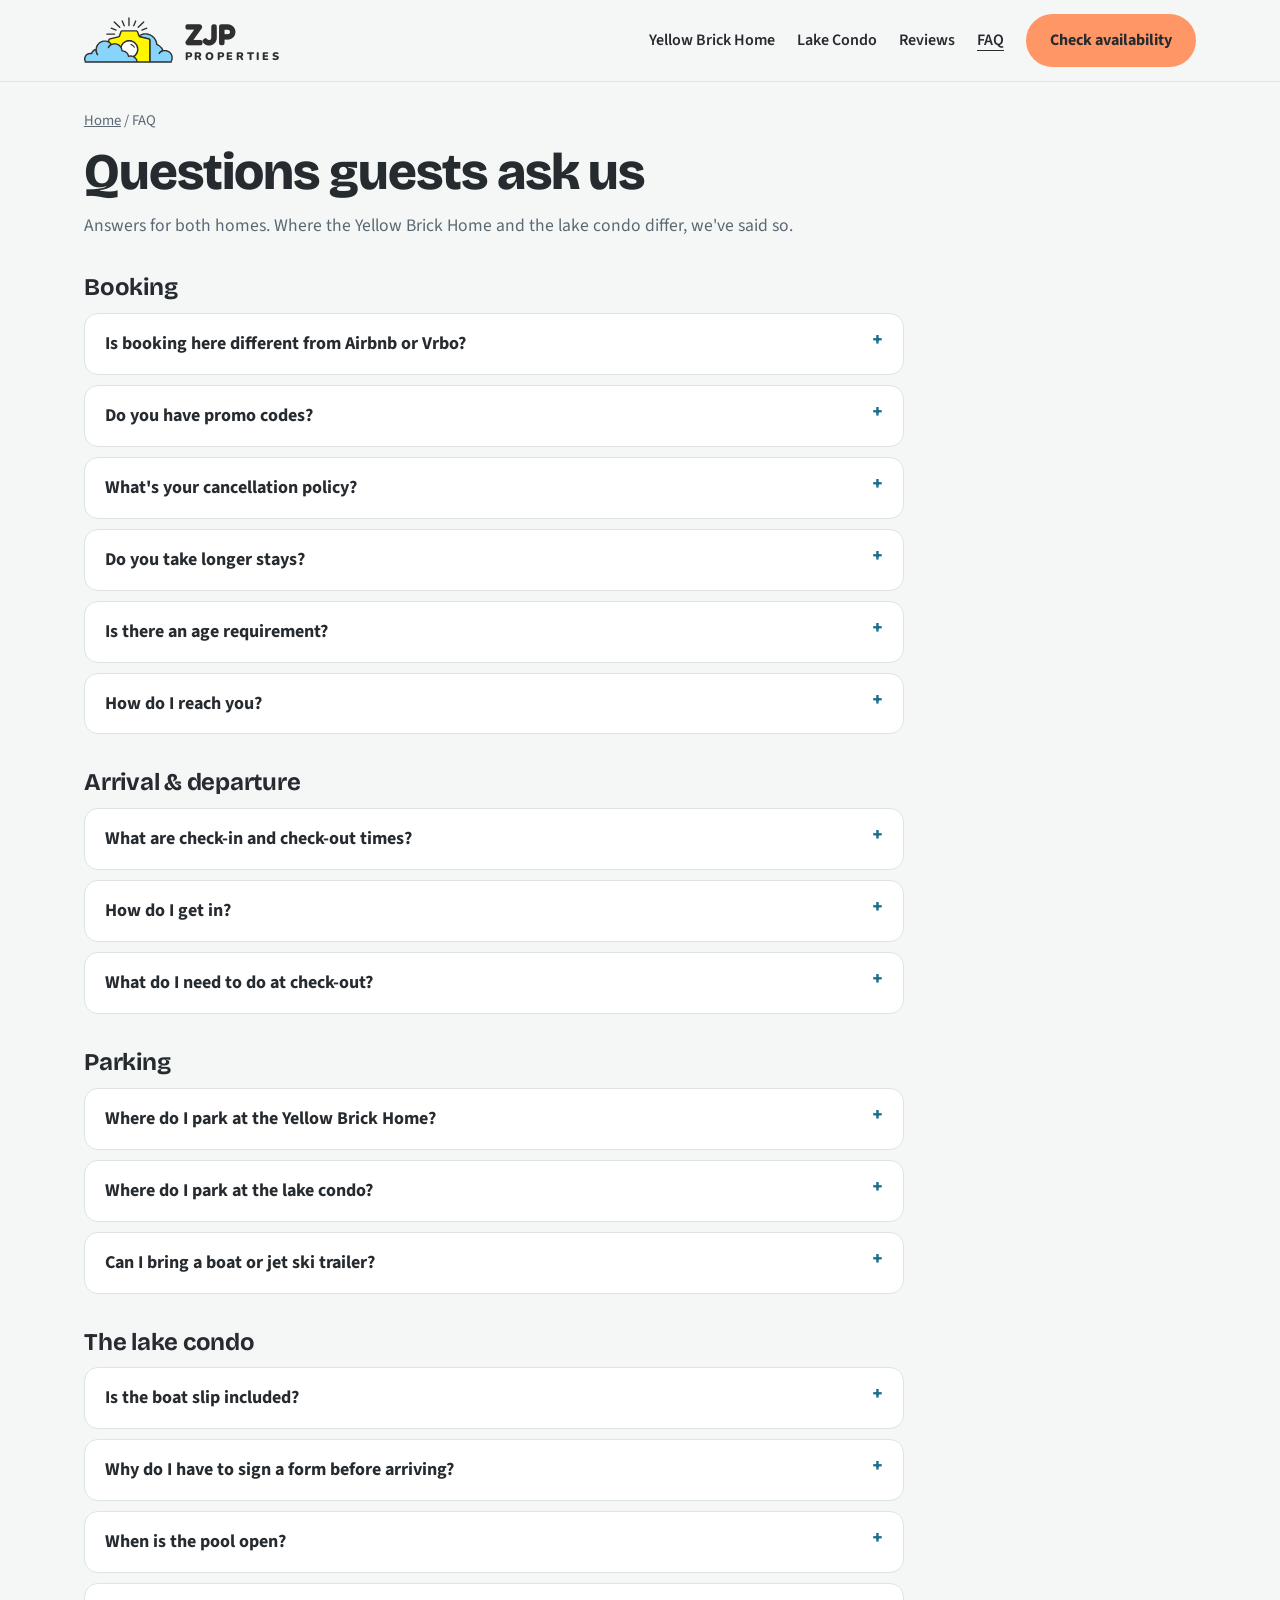
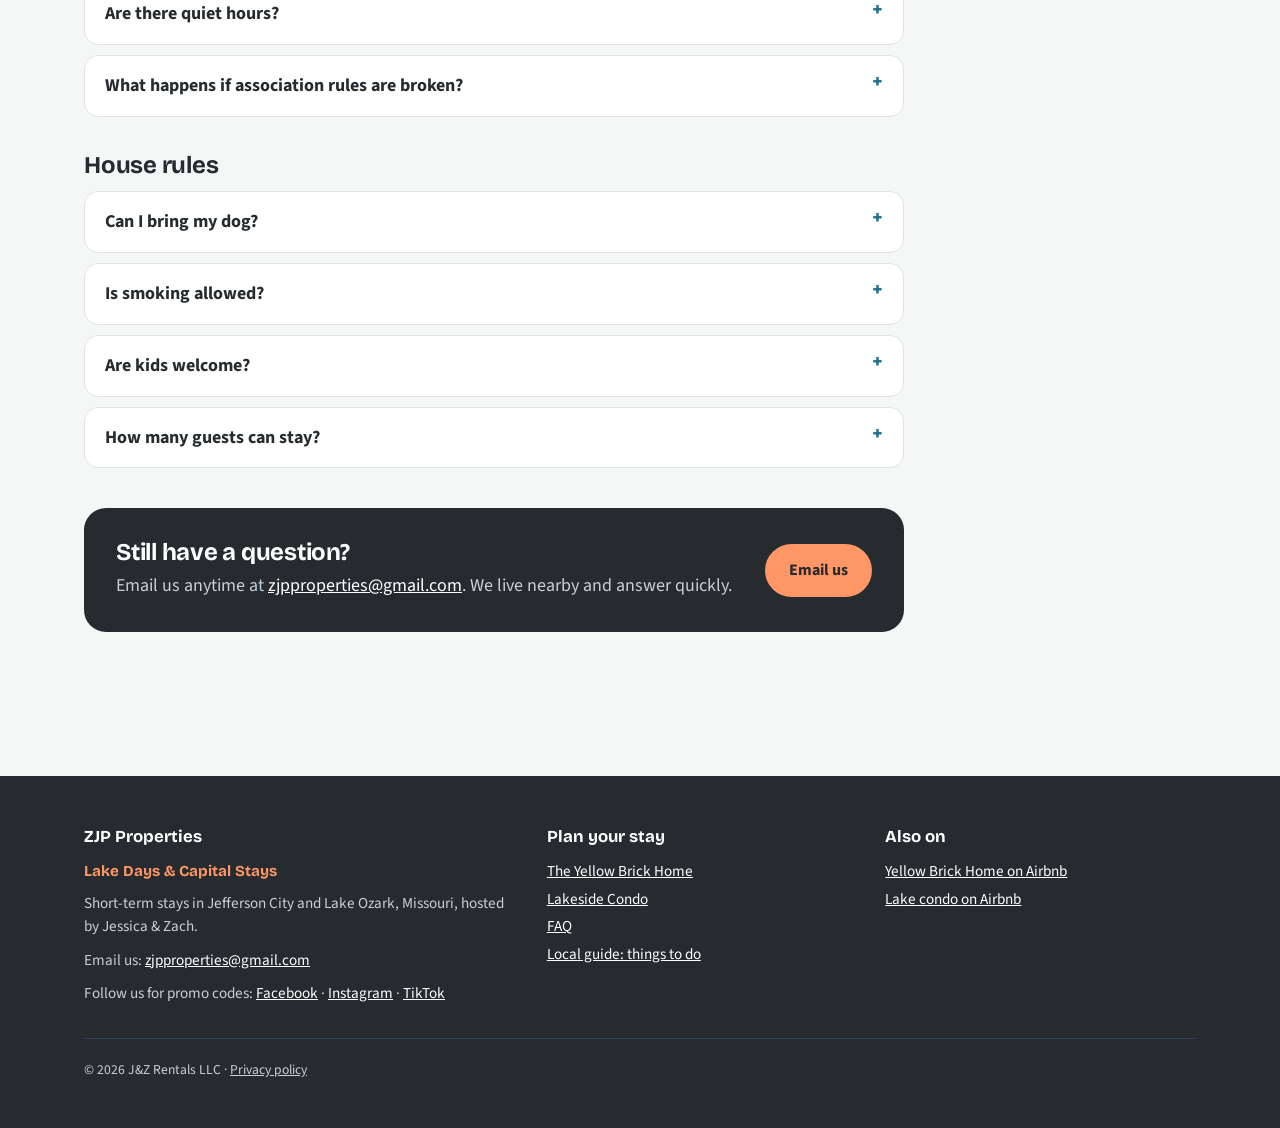
==== faq.html @ ba7a61a1 "New camera-sunrise logo in header; camera favicon Co-Authored-By: Claude Opus 5.5 <noreply@anthropic" ====
<!DOCTYPE html>
<html lang="en">
<head>
<meta charset="utf-8">
<meta name="viewport" content="width=device-width, initial-scale=1">
<title>FAQ: Jefferson City &amp; Lake of the Ozarks Rentals | ZJP Properties</title>
<meta name="description" content="Answers about booking direct, promo codes, check-in, parking, the boat slip, pets and Lighthouse Landing rules for our Jefferson City home and Lake Ozark condo.">
<link rel="icon" type="image/svg+xml" href="img/favicon.svg">
<link rel="alternate icon" type="image/png" href="img/apple-touch-icon.png">
<link rel="apple-touch-icon" href="img/apple-touch-icon.png">
<link rel="preconnect" href="https://fonts.googleapis.com">
<link rel="preconnect" href="https://fonts.gstatic.com" crossorigin>
<link href="https://fonts.googleapis.com/css2?family=Bricolage+Grotesque:opsz,wght@12..96,500;12..96,700;12..96,800&family=Source+Sans+3:wght@400;600;700&family=Fredoka:wght@700&family=Nunito:wght@900&display=swap" rel="stylesheet">
<link rel="stylesheet" href="css/site.css">
<link rel="canonical" href="https://zjpproperties.com/faq.html">
<meta name="robots" content="index, follow, max-image-preview:large">
<meta property="og:type" content="website">
<meta property="og:site_name" content="ZJP Properties">
<meta property="og:title" content="FAQ: Jefferson City &amp; Lake of the Ozarks Rentals | ZJP Properties">
<meta property="og:description" content="Answers about booking direct, promo codes, check-in, parking, the boat slip, pets and Lighthouse Landing rules for our Jefferson City home and Lake Ozark condo.">
<meta property="og:url" content="https://zjpproperties.com/faq.html">
<meta property="og:image" content="https://zjpproperties.com/img/lake-living-room.jpg">
<meta property="og:image:alt" content="ZJP Properties lake condo">
<meta property="og:locale" content="en_US">
<meta name="twitter:card" content="summary_large_image">
<meta name="geo.region" content="US-MO">
<script type="application/ld+json">
{
 "@context": "https://schema.org",
 "@graph": [
  {
   "@type": "BreadcrumbList",
   "itemListElement": [
    {
     "@type": "ListItem",
     "position": 1,
     "name": "Home",
     "item": "https://zjpproperties.com/"
    },
    {
     "@type": "ListItem",
     "position": 2,
     "name": "FAQ",
     "item": "https://zjpproperties.com/faq.html"
    }
   ]
  }
 ]
}
</script>
<script type="application/ld+json">
{
 "@context": "https://schema.org",
 "@type": "FAQPage",
 "mainEntity": [
  {
   "@type": "Question",
   "name": "Is booking here different from Airbnb or Vrbo?",
   "acceptedAnswer": {
    "@type": "Answer",
    "text": "It's the same home, the same cleaning and the same hosts. You book straight with us through a secure checkout, and your dates block off on every site at once, so there's no risk of a double booking. The difference is price: our nightly rates here are lower than on Airbnb and Vrbo, with no booking service fee."
   }
  },
  {
   "@type": "Question",
   "name": "Do you have promo codes?",
   "acceptedAnswer": {
    "@type": "Answer",
    "text": "Yes. We share discount codes on our social media ( Facebook, Instagram, TikTok) from time to time, so check there for current promos. Enter your code at checkout on the booking page."
   }
  },
  {
   "@type": "Question",
   "name": "What's your cancellation policy?",
   "acceptedAnswer": {
    "@type": "Answer",
    "text": "Each home has its own policy, matching the one it uses on Airbnb. The Yellow Brick Home (Moderate) Full refund if you cancel at least 5 days before check-in. No refund for cancellations less than 5 days before check-in. The lake condo (Balanced) Full refund if you cancel at least 30 days before check-in. 50% refund if you cancel 7 to 30 days before check-in. No refund for cancellations less than 7 days before check-in. At both homes, if you book at least 7 days ahead, you can also cancel for a full refund within 24 hours of booking. Your policy is shown at checkout before you pay."
   }
  },
  {
   "@type": "Question",
   "name": "Do you take longer stays?",
   "acceptedAnswer": {
    "@type": "Answer",
    "text": "Yes, both homes welcome longer stays. The Yellow Brick Home is popular with traveling nurses, legislators and working professionals. Send us a message before booking a long stay and we'll help you plan it."
   }
  },
  {
   "@type": "Question",
   "name": "Is there an age requirement?",
   "acceptedAnswer": {
    "@type": "Answer",
    "text": "Yes. At both homes, the person booking must be 25 or older."
   }
  },
  {
   "@type": "Question",
   "name": "How do I reach you?",
   "acceptedAnswer": {
    "@type": "Answer",
    "text": "Email us at zjpproperties@gmail.com. Once you've booked, you can also message us through your booking confirmation. We live nearby and answer quickly."
   }
  },
  {
   "@type": "Question",
   "name": "What are check-in and check-out times?",
   "acceptedAnswer": {
    "@type": "Answer",
    "text": "Check-in is after 3:00 pm and check-out is by 10:00 am at both homes. If you need a little flexibility, ask us. We'll help when the calendar allows."
   }
  },
  {
   "@type": "Question",
   "name": "How do I get in?",
   "acceptedAnswer": {
    "@type": "Answer",
    "text": "Both homes have self check-in with a keypad or smart lock. Your personal door code arrives with your check-in details and works only during your stay. At the Yellow Brick Home, it opens both the front and basement doors."
   }
  },
  {
   "@type": "Question",
   "name": "What do I need to do at check-out?",
   "acceptedAnswer": {
    "@type": "Answer",
    "text": "Just the basics: start the dishwasher, gather used towels, take out the trash, turn things off and lock up. Each home's page has its short checklist."
   }
  },
  {
   "@type": "Question",
   "name": "Where do I park at the Yellow Brick Home?",
   "acceptedAnswer": {
    "@type": "Answer",
    "text": "There are two off-street spaces behind the house: one covered under the deck, one beside it. The driveway is shared with the neighbors, so please don't block it for long."
   }
  },
  {
   "@type": "Question",
   "name": "Where do I park at the lake condo?",
   "acceptedAnswer": {
    "@type": "Answer",
    "text": "Parking at Lighthouse Landing is free, first come first served. On holiday and special-event weekends (Memorial Day, July 4th, Labor Day), the association allows 2 vehicles per condo, each with a dash pass. We leave the passes in the condo. Please leave them there when you go. Vehicles without passes are towed."
   }
  },
  {
   "@type": "Question",
   "name": "Can I bring a boat or jet ski trailer?",
   "acceptedAnswer": {
    "@type": "Answer",
    "text": "Trailers can't be parked anywhere at Lighthouse Landing. You can launch at a nearby boat ramp and keep your boat in our 12' × 32' slip. Message us for launch and trailer parking suggestions."
   }
  },
  {
   "@type": "Question",
   "name": "Is the boat slip included?",
   "acceptedAnswer": {
    "@type": "Answer",
    "text": "Yes. A 12' × 32' boat slip comes with every stay at no extra cost. No fueling, gas cans or other flammables are allowed on the docks."
   }
  },
  {
   "@type": "Question",
   "name": "Why do I have to sign a form before arriving?",
   "acceptedAnswer": {
    "@type": "Answer",
    "text": "The Lighthouse Landing condo association requires every renter to sign its renters' agreement (name, email, phone, unit number, stay dates and signature) and requires us to register your vehicle. It's used only to reach you in an emergency. We'll send you the link after you book."
   }
  },
  {
   "@type": "Question",
   "name": "When is the pool open?",
   "acceptedAnswer": {
    "@type": "Answer",
    "text": "The heated and chilled pool is open from May through October, weather permitting, 9 am to 11 pm. No glass and no smoking at the pool, and kids under 14 need a parent or guardian with them. There's also a swim dock on Dock 2."
   }
  },
  {
   "@type": "Question",
   "name": "Are there quiet hours?",
   "acceptedAnswer": {
    "@type": "Answer",
    "text": "Yes, 11 pm to 7 am across the complex. Lighthouse Landing is a quiet, family-friendly community, so parties of any kind (including bachelor and bachelorette parties) aren't allowed."
   }
  },
  {
   "@type": "Question",
   "name": "What happens if association rules are broken?",
   "acceptedAnswer": {
    "@type": "Answer",
    "text": "The association fines the unit for renter violations, starting at $250, and can remove renters from the property. Glass at the pool and fueling on the docks bring an immediate fine. These fines are set by the association, not by us."
   }
  },
  {
   "@type": "Question",
   "name": "Can I bring my dog?",
   "acceptedAnswer": {
    "@type": "Answer",
    "text": "We're sorry, pets aren't allowed at either home. At the lake, you may see dogs around Lighthouse Landing. They belong to condo owners. The association doesn't allow renters to bring pets, and it removes renters found with one and fines $200 a day."
   }
  },
  {
   "@type": "Question",
   "name": "Is smoking allowed?",
   "acceptedAnswer": {
    "@type": "Answer",
    "text": "No smoking or vaping inside either home. At the Yellow Brick Home, smoking is allowed outside. At the lake condo, the designated smoking area is by the stairs at the parking lot."
   }
  },
  {
   "@type": "Question",
   "name": "Are kids welcome?",
   "acceptedAnswer": {
    "@type": "Answer",
    "text": "Absolutely. The Yellow Brick Home has a Pack 'n Play, high chair, kids' dinnerware, books and toys. The lake condo has a travel crib, stair gates and kids' dinnerware."
   }
  },
  {
   "@type": "Question",
   "name": "How many guests can stay?",
   "acceptedAnswer": {
    "@type": "Answer",
    "text": "Up to 4 overnight guests at the Yellow Brick Home (a Jefferson City ordinance) and up to 6 at the lake condo."
   }
  }
 ]
}
</script>
</head>
<body>

<header>
  <div class="wrap nav">
    <a class="brand" href="index.html" aria-label="ZJP Properties home"><img src="img/camera-mark.svg" alt="" width="89" height="46"><span class="wm"><b>ZJP</b><i>Properties</i></span></a>
    <button class="menu-toggle" type="button" aria-expanded="false" aria-controls="main-nav"><svg viewBox="0 0 24 24" aria-hidden="true"><path d="M3 6h18M3 12h18M3 18h18" stroke="currentColor" stroke-width="2.5" stroke-linecap="round"/></svg>Menu</button>
    <nav class="links" id="main-nav" aria-label="Main">
      <a href="yellow-brick-home.html">Yellow Brick Home</a>
      <a href="lake-condo.html">Lake Condo</a>
      <a href="index.html#reviews">Reviews</a>
      <a href="faq.html" aria-current="page">FAQ</a>
      <a class="btn btn-dark" href="index.html#book">Check availability</a>
    </nav>
  </div>
</header>

<main class="wrap">
  <div class="crumbs"><a href="index.html">Home</a> / FAQ</div>
  <div class="faq" style="padding:12px 0 72px">
    <h1 style="font-size:clamp(2rem,4.4vw,3.2rem);margin-bottom:12px">Questions guests ask us</h1>
    <p style="color:var(--muted);font-size:1.1rem">Answers for both homes. Where the Yellow Brick Home and the lake condo differ, we've said so.</p>

    <h2>Booking</h2>
    <details>
      <summary>Is booking here different from Airbnb or Vrbo?</summary>
      <div><p>It's the same home, the same cleaning and the same hosts. You book straight with us through a secure checkout, and your dates block off on every site at once, so there's no risk of a double booking. The difference is price: our nightly rates here are lower than on Airbnb and Vrbo, with no booking service fee.</p></div>
    </details>
    <details>
      <summary>Do you have promo codes?</summary>
      <div><p>Yes. We share discount codes on our social media (<a href="https://www.facebook.com/zjpproperties/" target="_blank" rel="noopener">Facebook</a>, <a href="https://www.instagram.com/zjpproperties/" target="_blank" rel="noopener">Instagram</a>, <a href="https://www.tiktok.com/@zjp.properties" target="_blank" rel="noopener">TikTok</a>) from time to time, so check there for current promos. Enter your code at checkout on the booking page.</p></div>
    </details>
    <details>
      <summary>What's your cancellation policy?</summary>
      <div><p>Each home has its own policy, matching the one it uses on Airbnb.</p>
        <p><b>The Yellow Brick Home (Moderate)</b></p>
        <ul style="margin:6px 0 0;padding-left:20px">
          <li><b>Full refund</b> if you cancel at least 5 days before check-in.</li>
          <li><b>No refund</b> for cancellations less than 5 days before check-in.</li>
        </ul>
        <p><b>The lake condo (Balanced)</b></p>
        <ul style="margin:6px 0 0;padding-left:20px">
          <li><b>Full refund</b> if you cancel at least 30 days before check-in.</li>
          <li><b>50% refund</b> if you cancel 7 to 30 days before check-in.</li>
          <li><b>No refund</b> for cancellations less than 7 days before check-in.</li>
        </ul>
        <p>At both homes, if you book at least 7 days ahead, you can also cancel for a full refund within 24 hours of booking. Your policy is shown at checkout before you pay.</p></div>
    </details>
    <details>
      <summary>Do you take longer stays?</summary>
      <div><p>Yes, both homes welcome longer stays. The Yellow Brick Home is popular with traveling nurses, legislators and working professionals. Send us a message before booking a long stay and we'll help you plan it.</p></div>
    </details>
    <details>
      <summary>Is there an age requirement?</summary>
      <div><p>Yes. At both homes, the person booking must be 25 or older.</p></div>
    </details>

    <details>
      <summary>How do I reach you?</summary>
      <div><p>Email us at <a href="mailto:zjpproperties@gmail.com">zjpproperties@gmail.com</a>. Once you've booked, you can also message us through your booking confirmation. We live nearby and answer quickly.</p></div>
    </details>

    <h2>Arrival &amp; departure</h2>
    <details>
      <summary>What are check-in and check-out times?</summary>
      <div><p>Check-in is after 3:00 pm and check-out is by 10:00 am at both homes. If you need a little flexibility, ask us. We'll help when the calendar allows.</p></div>
    </details>
    <details>
      <summary>How do I get in?</summary>
      <div><p>Both homes have self check-in with a keypad or smart lock. Your personal door code arrives with your check-in details and works only during your stay. At the Yellow Brick Home, it opens both the front and basement doors.</p></div>
    </details>
    <details>
      <summary>What do I need to do at check-out?</summary>
      <div><p>Just the basics: start the dishwasher, gather used towels, take out the trash, turn things off and lock up. Each home's page has its short checklist.</p></div>
    </details>

    <h2>Parking</h2>
    <details>
      <summary>Where do I park at the Yellow Brick Home?</summary>
      <div><p>There are two off-street spaces behind the house: one covered under the deck, one beside it. The driveway is shared with the neighbors, so please don't block it for long.</p></div>
    </details>
    <details>
      <summary>Where do I park at the lake condo?</summary>
      <div><p>Parking at Lighthouse Landing is free, first come first served. On holiday and special-event weekends (Memorial Day, July 4th, Labor Day), the association allows 2 vehicles per condo, each with a dash pass. We leave the passes in the condo. Please leave them there when you go. Vehicles without passes are towed.</p></div>
    </details>
    <details>
      <summary>Can I bring a boat or jet ski trailer?</summary>
      <div><p>Trailers can't be parked anywhere at Lighthouse Landing. You can launch at a nearby boat ramp and keep your boat in our 12' × 32' slip. Message us for launch and trailer parking suggestions.</p></div>
    </details>

    <h2>The lake condo</h2>
    <details>
      <summary>Is the boat slip included?</summary>
      <div><p>Yes. A 12' × 32' boat slip comes with every stay at no extra cost. No fueling, gas cans or other flammables are allowed on the docks.</p></div>
    </details>
    <details>
      <summary>Why do I have to sign a form before arriving?</summary>
      <div><p>The Lighthouse Landing condo association requires every renter to sign its renters' agreement (name, email, phone, unit number, stay dates and signature) and requires us to register your vehicle. It's used only to reach you in an emergency. We'll send you the link after you book.</p></div>
    </details>
    <details>
      <summary>When is the pool open?</summary>
      <div><p>The heated and chilled pool is open from May through October, weather permitting, 9 am to 11 pm. No glass and no smoking at the pool, and kids under 14 need a parent or guardian with them. There's also a swim dock on Dock 2.</p></div>
    </details>
    <details>
      <summary>Are there quiet hours?</summary>
      <div><p>Yes, 11 pm to 7 am across the complex. Lighthouse Landing is a quiet, family-friendly community, so parties of any kind (including bachelor and bachelorette parties) aren't allowed.</p></div>
    </details>
    <details>
      <summary>What happens if association rules are broken?</summary>
      <div><p>The association fines the unit for renter violations, starting at $250, and can remove renters from the property. Glass at the pool and fueling on the docks bring an immediate fine. These fines are set by the association, not by us.</p></div>
    </details>

    <h2>House rules</h2>
    <details>
      <summary>Can I bring my dog?</summary>
      <div><p>We're sorry, pets aren't allowed at either home.</p><p>At the lake, you may see dogs around Lighthouse Landing. They belong to condo owners. The association doesn't allow renters to bring pets, and it removes renters found with one and fines $200 a day.</p></div>
    </details>
    <details>
      <summary>Is smoking allowed?</summary>
      <div><p>No smoking or vaping inside either home. At the Yellow Brick Home, smoking is allowed outside. At the lake condo, the designated smoking area is by the stairs at the parking lot.</p></div>
    </details>
    <details>
      <summary>Are kids welcome?</summary>
      <div><p>Absolutely. The Yellow Brick Home has a Pack 'n Play, high chair, kids' dinnerware, books and toys. The lake condo has a travel crib, stair gates and kids' dinnerware.</p></div>
    </details>
    <details>
      <summary>How many guests can stay?</summary>
      <div><p>Up to 4 overnight guests at the Yellow Brick Home (a Jefferson City ordinance) and up to 6 at the lake condo.</p></div>
    </details>

    <div class="cta-band" style="margin-top:40px">
      <div>
        <h2 style="font-size:1.5rem;margin:0">Still have a question?</h2>
        <p>Email us anytime at <a href="mailto:zjpproperties@gmail.com" style="color:#fff">zjpproperties@gmail.com</a>. We live nearby and answer quickly.</p>
      </div>
      <a class="btn btn-dark" href="mailto:zjpproperties@gmail.com">Email us</a>
    </div>
  </div>
</main>

<footer class="site-foot">
  <div class="wrap">
    <div class="foot-grid">
      <div>
        <h4>ZJP Properties</h4>
        <p class="foot-tag">Lake Days &amp; Capital Stays</p>
        <p>Short-term stays in Jefferson City and Lake Ozark, Missouri, hosted by Jessica &amp; Zach.</p>
        <p style="margin-top:10px">Email us: <a href="mailto:zjpproperties@gmail.com">zjpproperties@gmail.com</a></p>
        <p class="foot-social">Follow us for promo codes: <a href="https://www.facebook.com/zjpproperties/" rel="me noopener" target="_blank">Facebook</a> · <a href="https://www.instagram.com/zjpproperties/" rel="me noopener" target="_blank">Instagram</a> · <a href="https://www.tiktok.com/@zjp.properties" rel="me noopener" target="_blank">TikTok</a></p>
      </div>
      <div>
        <h4>Plan your stay</h4>
        <ul>
          <li><a href="yellow-brick-home.html">The Yellow Brick Home</a></li>
          <li><a href="lake-condo.html">Lakeside Condo</a></li>
          <li><a href="faq.html">FAQ</a></li>
          <li><a href="jefferson-city-lake-of-the-ozarks-guide.html">Local guide: things to do</a></li>
        </ul>
      </div>
      <div>
        <h4>Also on</h4>
        <ul>
          <li><a href="https://airbnb.com/h/yellowbrickhome">Yellow Brick Home on Airbnb</a></li>
          <li><a href="https://airbnb.com/h/lakeozarkview">Lake condo on Airbnb</a></li>
        </ul>
      </div>
    </div>
    <div class="fine">© 2026 J&amp;Z Rentals LLC · <a href="privacy.html">Privacy policy</a></div>
  </div>
</footer>
<script src="js/nav.js"></script>
</body>
</html>
---- css/site.css ----
/* Layout idea: two homes, two colors. Brick-gold for Jefferson City, lake-blue for Lake Ozark, side by side on one calm page.
   Brand colors pulled from the ZJP Properties logo: coral house, sky-blue clouds, charcoal outline. */
:root{
  --ink:#262b30;          /* logo outline charcoal, text + dark bands */
  --coral:#ff9666;        /* logo house */
  --sky:#88d4fa;          /* logo clouds */
  --sky-tint:#e7f5fd;
  --paper:#f5f7f6;        /* cool off-white page */
  --card:#ffffff;
  --brick:#e0a526;        /* Yellow Brick Home gold */
  --lake:#1f6f8b;         /* Lake of the Ozarks blue */
  --muted:#5b6873;
  --line:#dde3e6;
  --display:"Bricolage Grotesque", "Segoe UI", system-ui, sans-serif;
  --body:"Source Sans 3", "Segoe UI", system-ui, sans-serif;
  color-scheme: light;
}
*{box-sizing:border-box}
html,body{margin:0}
body{background:var(--paper);color:var(--ink);font-family:var(--body);font-size:18px;line-height:1.55}
img{max-width:100%;height:auto;display:block}
a{color:inherit}
h1,h2,h3{font-family:var(--display);line-height:1.08;margin:0;text-wrap:balance}
h1{font-size:clamp(2.3rem,5.4vw,4rem);font-weight:800;letter-spacing:-.02em}
h2{font-size:clamp(1.7rem,3.4vw,2.4rem);font-weight:700;letter-spacing:-.01em}
h3{font-size:1.45rem;font-weight:700}
p{margin:0}
.wrap{max-width:1160px;margin:0 auto;padding:0 24px}
:focus-visible{outline:3px solid var(--lake);outline-offset:3px;border-radius:4px}

/* header */
header{position:sticky;top:0;z-index:5;background:rgba(245,247,246,.94);backdrop-filter:blur(6px);border-bottom:1px solid var(--line)}
.nav{display:flex;align-items:center;justify-content:space-between;gap:16px;padding-top:14px;padding-bottom:14px}
.brand{display:flex;align-items:center;gap:12px;text-decoration:none}
.brand img{height:52px;width:auto}
.brand span{font-size:.9rem;color:var(--muted);font-weight:600;line-height:1.2}
@media (max-width:480px){.brand span{display:none}}
.links{display:flex;gap:22px;align-items:center;font-weight:600;font-size:1rem}
.links a{text-decoration:none}
.links a:hover{text-decoration:underline}
.btn{display:inline-flex;align-items:center;justify-content:center;gap:8px;padding:12px 22px;border-radius:999px;font-weight:700;text-decoration:none;border:2px solid transparent;font-size:1rem;cursor:pointer}
.btn-dark{background:var(--coral);color:var(--ink)}
.btn-dark:hover{background:#f57f4a}
.btn-brick{background:var(--brick);color:var(--ink)}
.btn-brick:hover{background:#cf951b}
.btn-lake{background:var(--lake);color:#fff}
.btn-lake:hover{background:#185a71}
.btn-ghost{border-color:var(--ink);color:var(--ink);background:transparent}


/* photos with graceful fallback */
.photo{position:relative;overflow:hidden;border-radius:18px;background:linear-gradient(135deg,var(--c1),var(--c2))}
.photo img{width:100%;height:100%;object-fit:cover}
.photo .fallback{position:absolute;inset:0;display:flex;align-items:flex-end;padding:18px;color:#fff;font-weight:600;font-size:.95rem;opacity:.9}
.photo img + .fallback{display:none}
.ybh{--c1:#f3c95b;--c2:#b97d12}
.loz{--c1:#4aa3c0;--c2:#123f52}

/* hero */
.hero{padding-top:56px;padding-bottom:40px}
.hero-grid{display:grid;grid-template-columns:1.05fr 1fr;gap:48px;align-items:center}
.hero p.lede{font-size:1.2rem;color:var(--muted);max-width:34ch;margin-top:18px}
.hero .ctas{display:flex;flex-wrap:wrap;gap:12px;margin-top:28px}
.hero-photos{display:grid;grid-template-columns:1fr 1fr;gap:14px}
.hero-photos .photo{aspect-ratio:3/4}
.hero-photos .photo:last-child{margin-top:48px}
.tag{position:absolute;left:12px;top:12px;background:#fff;color:var(--ink);font-size:.8rem;font-weight:700;padding:5px 11px;border-radius:999px}
@media (max-width:860px){.hero-grid{grid-template-columns:1fr}.hero-photos .photo{aspect-ratio:4/3}.hero-photos .photo:last-child{margin-top:0}}

/* booking strip */
.book{background:var(--ink);color:#fff;border-radius:22px;padding:28px;display:grid;grid-template-columns:1.2fr 2fr;gap:28px;align-items:center}
.book p{color:#c5d1da;margin-top:6px}
.widget-slot{border:2px dashed #4b6274;border-radius:14px;padding:20px;display:flex;flex-wrap:wrap;gap:12px;align-items:center;justify-content:space-between}
.widget-slot small{color:#9fb1bf;flex-basis:100%}
@media (max-width:860px){.book{grid-template-columns:1fr}}

/* sections */
section{padding:72px 0}
.kicker{font-weight:700;font-size:.85rem;letter-spacing:.08em;text-transform:uppercase;color:var(--muted);margin-bottom:10px}
.section-head{display:flex;justify-content:space-between;align-items:end;gap:24px;flex-wrap:wrap;margin-bottom:32px}
.section-head p{color:var(--muted);max-width:46ch}

/* stays */
.stays{display:grid;grid-template-columns:1fr 1fr;gap:28px}
.stay{background:var(--card);border-radius:22px;overflow:hidden;border:1px solid var(--line);display:flex;flex-direction:column}
.stay .photo{border-radius:0;aspect-ratio:16/10}
.thumbs{display:grid;grid-template-columns:repeat(3,1fr);gap:4px;padding:4px 4px 0}
.thumbs img{aspect-ratio:3/2;object-fit:cover;width:100%}
.stay-body{padding:26px;display:flex;flex-direction:column;gap:16px;flex:1}
.stay .where{font-weight:700;font-size:.9rem}
.stay.is-ybh .where{color:#9a6a0c}
.stay.is-loz .where{color:var(--lake)}
.facts{display:flex;flex-wrap:wrap;gap:8px;list-style:none;padding:0;margin:0}
.facts li{background:var(--paper);border:1px solid var(--line);border-radius:999px;padding:4px 12px;font-size:.92rem;font-weight:600;font-variant-numeric:tabular-nums}
.highlights{margin:0;padding-left:20px;color:#2c3a46}
.highlights li{margin:4px 0}
.stay .actions{margin-top:auto;display:flex;gap:10px;flex-wrap:wrap}
@media (max-width:860px){.stays{grid-template-columns:1fr}}

/* direct */
.direct{background:var(--sky-tint)}
.reasons{display:grid;grid-template-columns:repeat(2,1fr);gap:22px}
.reason{background:var(--card);border-radius:18px;padding:24px;border-top:5px solid var(--brick)}
.reason:nth-child(2){border-top-color:var(--lake)}
.reason:nth-child(3){border-top-color:var(--coral)}
.reason h3{font-size:1.2rem;margin-bottom:8px}
.reason p{color:var(--muted)}
@media (max-width:860px){.reasons{grid-template-columns:1fr}}

/* reviews */
.reviews{display:grid;grid-template-columns:repeat(2,1fr);gap:22px}
blockquote{margin:0;background:var(--card);border:1px solid var(--line);border-radius:18px;padding:24px;display:flex;flex-direction:column;gap:14px}
blockquote p{font-size:1.08rem}
blockquote footer{font-size:.9rem;color:var(--muted);font-weight:600}
.stars{color:var(--brick);letter-spacing:2px;font-size:1rem}
@media (max-width:760px){.reviews{grid-template-columns:1fr}}
.scores{display:flex;flex-wrap:wrap;gap:16px;margin-bottom:24px}
.score{flex:1 1 260px;display:flex;align-items:center;gap:16px;background:var(--ink);color:#fff;border-radius:18px;padding:18px 22px}
.score b{font-family:var(--display);font-size:2.2rem;font-weight:800;color:var(--coral);font-variant-numeric:tabular-nums;line-height:1}
.score span{color:#d6dee4;font-weight:600}

/* area */
.area{display:grid;grid-template-columns:1fr 1fr;gap:28px}
.area-col{border-left:5px solid var(--brick);padding-left:22px}
.area-col.lake{border-left-color:var(--lake)}
.area-col h3{margin-bottom:12px}
.dist{list-style:none;padding:0;margin:0}
.dist li{display:flex;justify-content:space-between;gap:16px;padding:10px 0;border-bottom:1px solid var(--line)}
.dist span:last-child{color:var(--muted);font-variant-numeric:tabular-nums;white-space:nowrap}
@media (max-width:760px){.area{grid-template-columns:1fr}}

/* footer */
.site-foot{background:var(--ink);color:#c5d1da;padding:48px 0;font-size:.95rem}
.foot-grid{display:grid;grid-template-columns:1.4fr 1fr 1fr;gap:28px}
.site-foot h4{color:#fff;font-family:var(--display);font-size:1.05rem;margin:0 0 10px}
.site-foot ul{list-style:none;padding:0;margin:0}
.site-foot li{margin:4px 0}
.foot-social{margin-top:10px}
.site-foot a{color:#fff}
.fine{margin-top:32px;padding-top:20px;border-top:1px solid #2d4152;font-size:.85rem}
@media (max-width:760px){.foot-grid{grid-template-columns:1fr}}

@media (prefers-reduced-motion:reduce){*{scroll-behavior:auto!important;transition:none!important}}
html{scroll-behavior:smooth}

/* ---------- property + FAQ pages ---------- */
.crumbs{font-size:.92rem;color:var(--muted);padding-top:28px}
.crumbs a{color:var(--muted)}
.prop-head{display:flex;justify-content:space-between;align-items:end;gap:24px;flex-wrap:wrap;padding:12px 0 24px}
.prop-head .where{font-weight:700;font-size:.95rem;margin-bottom:8px}
.is-ybh .prop-head .where{color:#9a6a0c}
.is-loz .prop-head .where{color:var(--lake)}
.gallery{display:grid;grid-template-columns:2fr 1fr 1fr;grid-template-rows:repeat(2,minmax(150px,240px));gap:10px;border-radius:22px;overflow:hidden}
.gallery button{all:unset;cursor:zoom-in;display:block;position:relative;overflow:hidden;background:#d8e0e4}
.gallery button:focus-visible{outline:3px solid var(--lake);outline-offset:-3px}
.gallery img{width:100%;height:100%;object-fit:cover;transition:transform .3s}
.gallery button:hover img{transform:scale(1.03)}
.gallery button:first-child{grid-row:span 2}
@media (max-width:760px){.gallery{grid-template-columns:1fr 1fr;grid-template-rows:none}.gallery button{aspect-ratio:4/3}.gallery button:first-child{grid-column:span 2;grid-row:auto}}
dialog.lightbox{border:0;padding:0;background:transparent;max-width:min(1200px,94vw);max-height:92vh}
dialog.lightbox::backdrop{background:rgba(15,20,25,.88)}
dialog.lightbox img{max-height:84vh;width:auto;margin:0 auto;border-radius:12px}
dialog.lightbox .lb-bar{display:flex;justify-content:space-between;align-items:center;gap:12px;color:#fff;padding:10px 4px 0}
dialog.lightbox button{background:#fff;color:var(--ink);border:0;border-radius:999px;padding:8px 16px;font-weight:700;cursor:pointer;font-size:.95rem}
.prop-grid{display:grid;grid-template-columns:1.6fr 1fr;gap:48px;align-items:start}
@media (max-width:900px){.prop-grid{grid-template-columns:1fr}}
.prose p{margin-bottom:14px;max-width:62ch}
.glance{background:var(--card);border:1px solid var(--line);border-radius:20px;padding:24px;position:sticky;top:96px}
.glance h3{font-size:1.15rem;margin-bottom:12px}
.glance dl{display:grid;grid-template-columns:auto 1fr;gap:8px 16px;margin:0 0 20px}
.glance dt{color:var(--muted);font-weight:600}
.glance dd{margin:0;font-weight:700;font-variant-numeric:tabular-nums}
.glance .btn{width:100%}
.glance small{display:block;color:var(--muted);margin-top:10px;text-align:center}
.block{padding:40px 0;border-top:1px solid var(--line)}
.block h2{font-size:1.6rem;margin-bottom:18px}
.amen{display:grid;grid-template-columns:repeat(auto-fill,minmax(220px,1fr));gap:22px}
.amen h3{font-size:1.05rem;margin-bottom:8px}
.amen ul,.rules ul,.checkout{margin:0;padding-left:20px}
.amen li,.rules li,.checkout li{margin:4px 0}
.rules{display:grid;grid-template-columns:1fr 1fr;gap:22px}
@media (max-width:760px){.rules{grid-template-columns:1fr}}
.note{background:var(--sky-tint);border-left:5px solid var(--lake);border-radius:12px;padding:18px 20px;max-width:70ch}
.note.warn{background:#fff6e6;border-left-color:var(--brick)}
.note b{display:block;margin-bottom:4px}
.cta-band{background:var(--ink);color:#fff;border-radius:22px;padding:32px;display:flex;justify-content:space-between;align-items:center;gap:20px;flex-wrap:wrap;margin:24px 0 72px}
.cta-band p{color:#c5d1da;margin-top:6px}
.faq{max-width:820px}
.faq h2{font-size:1.5rem;margin:36px 0 12px}
.faq details{background:var(--card);border:1px solid var(--line);border-radius:14px;margin-bottom:10px}
.faq summary{cursor:pointer;padding:16px 20px;font-weight:700;list-style:none;display:flex;justify-content:space-between;gap:16px}
.faq summary::after{content:"+";font-family:var(--display);font-size:1.3rem;line-height:1;color:var(--lake)}
.faq details[open] summary::after{content:"–"}
.faq summary::-webkit-details-marker{display:none}
.faq details > div{padding:0 20px 18px;color:#2c3a46}
.faq details > div p + p{margin-top:10px}
.links a[aria-current="page"]{text-decoration:underline;text-underline-offset:5px}
.gallery.g4 button:last-child{grid-column:span 2}
@media (max-width:760px){.gallery.g4 button:last-child{grid-column:auto}}
.booking{scroll-margin-top:90px}
.booking-note{color:var(--muted);max-width:62ch;margin-bottom:18px}
.widget-wrap{background:var(--card);border:1px solid var(--line);border-radius:20px;padding:12px;min-height:120px}
.booking-fallback{font-size:.95rem;color:var(--muted);margin-top:10px}
.widget-slot{border-style:solid}
.policy h2{font-size:1.4rem;margin:32px 0 10px}
.policy ul{padding-left:20px;margin:0 0 14px}
.policy li{margin:6px 0}
.fine a{color:inherit}
.lede-lead{display:block;color:var(--ink);font-weight:700;margin-bottom:6px}
.foot-tag{font-family:var(--display);font-weight:700;color:var(--coral);margin-bottom:8px}
.brand span{font-family:var(--display);font-weight:700;color:var(--ink)}

/* mobile menu */
.menu-toggle{display:none;align-items:center;gap:8px;background:var(--card);color:var(--ink);border:2px solid var(--ink);border-radius:999px;padding:9px 16px;font:700 1rem var(--body);cursor:pointer}
.menu-toggle svg{width:20px;height:20px}
@media (max-width:760px){
  .nav{position:relative}
  .menu-toggle{display:inline-flex}
  .links{display:none;position:absolute;top:100%;left:0;right:0;background:var(--paper);flex-direction:column;align-items:stretch;gap:0;padding:8px 24px 20px;border-bottom:1px solid var(--line);box-shadow:0 12px 24px rgba(0,0,0,.08)}
  .links.open{display:flex}
  .links a:not(.btn){padding:14px 0;border-bottom:1px solid var(--line);font-size:1.1rem}
  .links .btn{margin-top:14px}
}

.h1-kicker{display:block;font-family:var(--body)}
.guide h2{margin:40px 0 10px}
.guide h3{margin:24px 0 6px}
.guide ul{padding-left:20px;max-width:62ch}
.guide li{margin:8px 0}
.guide .btn{margin-top:6px}

/* camera-sunrise logo + wordmark (Nov 2026) */
.brand img{height:46px;width:auto}
.brand .wm{display:flex;flex-direction:column;line-height:1;color:#2f2f2f}
.brand .wm b{font-family:Fredoka,var(--display);font-weight:700;font-size:30px;letter-spacing:-.01em}
.brand .wm i{font-style:normal;font-family:Nunito,var(--body);font-weight:900;font-size:11px;letter-spacing:.24em;text-transform:uppercase;margin-top:2px}
@media (max-width:480px){.brand .wm{display:flex}}
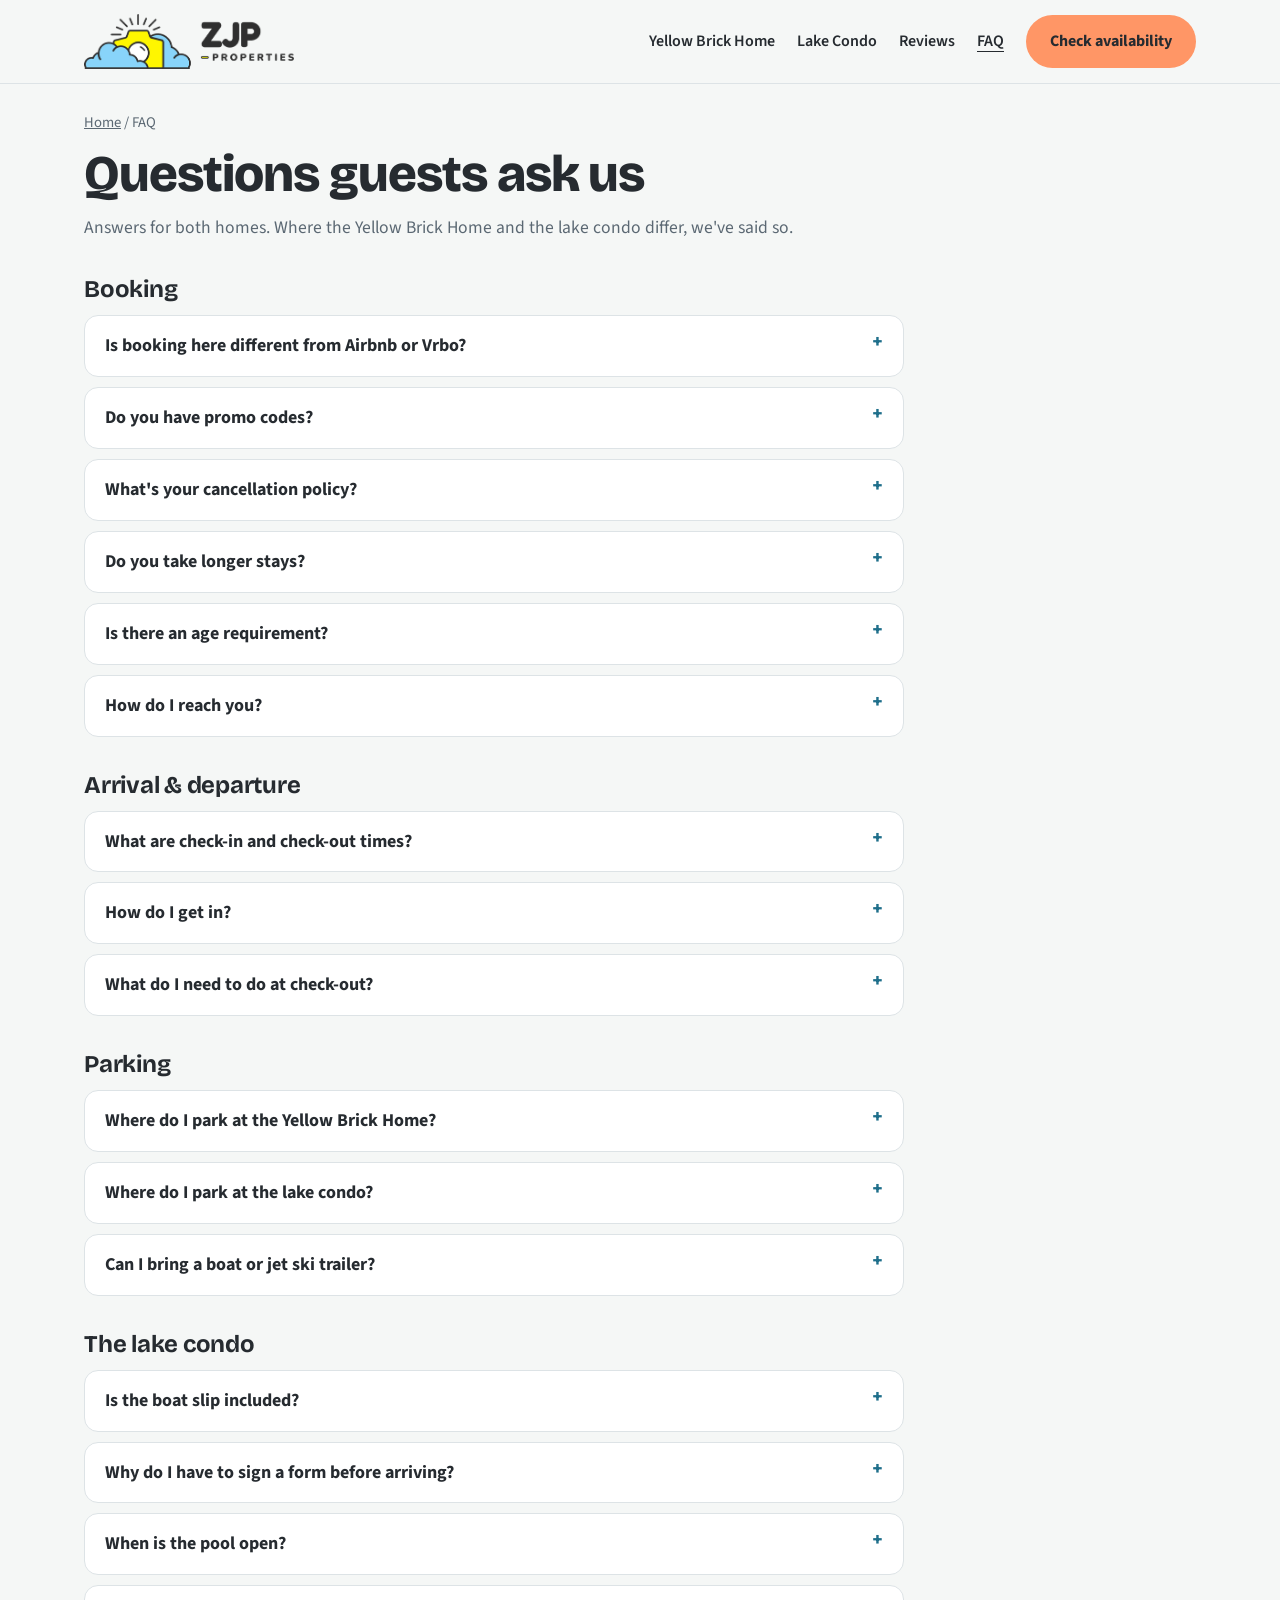
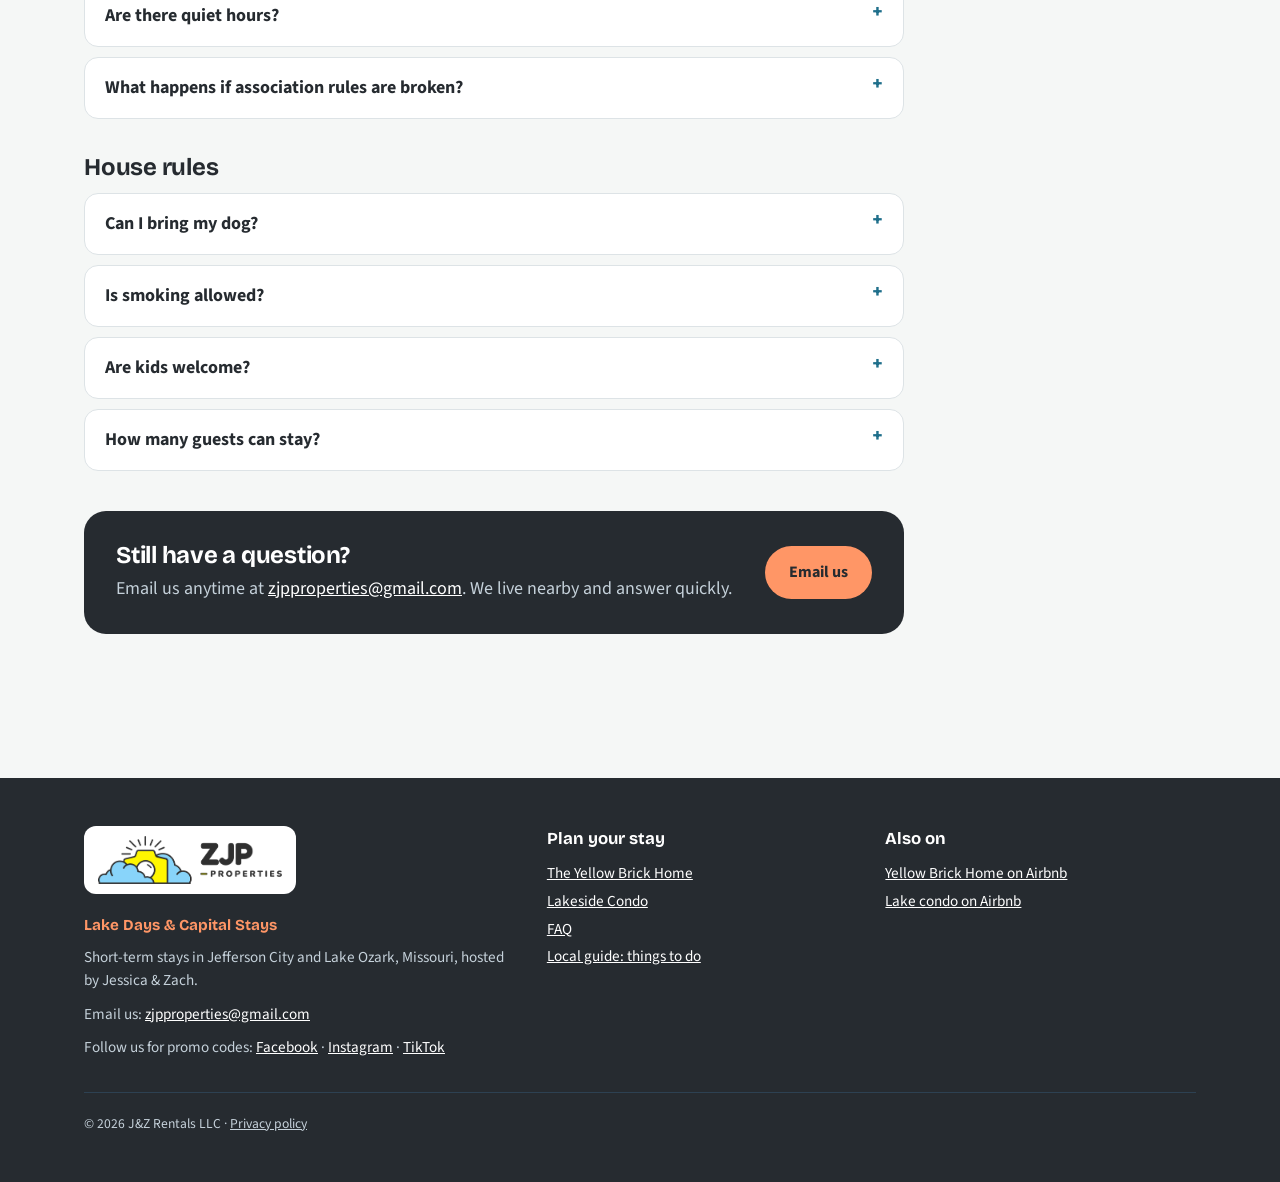
==== commit ec97872d: "Use horizontal ZJP logo in header and footer; logo share image Co-Authored-By: Claude Opus 5.5 <nore" ====
--- a/faq.html
+++ b/faq.html
@@ -10,7 +10,7 @@
 <link rel="apple-touch-icon" href="img/apple-touch-icon.png">
 <link rel="preconnect" href="https://fonts.googleapis.com">
 <link rel="preconnect" href="https://fonts.gstatic.com" crossorigin>
-<link href="https://fonts.googleapis.com/css2?family=Bricolage+Grotesque:opsz,wght@12..96,500;12..96,700;12..96,800&family=Source+Sans+3:wght@400;600;700&family=Fredoka:wght@700&family=Nunito:wght@900&display=swap" rel="stylesheet">
+<link href="https://fonts.googleapis.com/css2?family=Bricolage+Grotesque:opsz,wght@12..96,500;12..96,700;12..96,800&family=Source+Sans+3:wght@400;600;700&display=swap" rel="stylesheet">
 <link rel="stylesheet" href="css/site.css">
 <link rel="canonical" href="https://zjpproperties.com/faq.html">
 <meta name="robots" content="index, follow, max-image-preview:large">
@@ -229,7 +229,7 @@
 
 <header>
   <div class="wrap nav">
-    <a class="brand" href="index.html" aria-label="ZJP Properties home"><img src="img/camera-mark.svg" alt="" width="89" height="46"><span class="wm"><b>ZJP</b><i>Properties</i></span></a>
+    <a class="brand" href="index.html"><img src="img/zjp-horizontal.png" alt="ZJP Properties" width="211" height="55"></a>
     <button class="menu-toggle" type="button" aria-expanded="false" aria-controls="main-nav"><svg viewBox="0 0 24 24" aria-hidden="true"><path d="M3 6h18M3 12h18M3 18h18" stroke="currentColor" stroke-width="2.5" stroke-linecap="round"/></svg>Menu</button>
     <nav class="links" id="main-nav" aria-label="Main">
       <a href="yellow-brick-home.html">Yellow Brick Home</a>
@@ -368,7 +368,7 @@
   <div class="wrap">
     <div class="foot-grid">
       <div>
-        <h4>ZJP Properties</h4>
+        <a class="foot-logo" href="index.html"><img src="img/zjp-horizontal.png" alt="ZJP Properties" width="184" height="48" loading="lazy"></a>
         <p class="foot-tag">Lake Days &amp; Capital Stays</p>
         <p>Short-term stays in Jefferson City and Lake Ozark, Missouri, hosted by Jessica &amp; Zach.</p>
         <p style="margin-top:10px">Email us: <a href="mailto:zjpproperties@gmail.com">zjpproperties@gmail.com</a></p>
--- a/css/site.css
+++ b/css/site.css
@@ -230,8 +230,7 @@
 .guide .btn{margin-top:6px}
 
 /* camera-sunrise logo + wordmark (Nov 2026) */
-.brand img{height:46px;width:auto}
-.brand .wm{display:flex;flex-direction:column;line-height:1;color:#2f2f2f}
-.brand .wm b{font-family:Fredoka,var(--display);font-weight:700;font-size:30px;letter-spacing:-.01em}
-.brand .wm i{font-style:normal;font-family:Nunito,var(--body);font-weight:900;font-size:11px;letter-spacing:.24em;text-transform:uppercase;margin-top:2px}
-@media (max-width:480px){.brand .wm{display:flex}}
+.brand img{height:55px;width:auto}
+@media (max-width:480px){.brand img{height:46px}}
+.foot-logo{display:inline-block;background:#fff;border-radius:12px;padding:10px 14px;margin-bottom:12px}
+.foot-logo img{height:48px;width:auto;display:block}
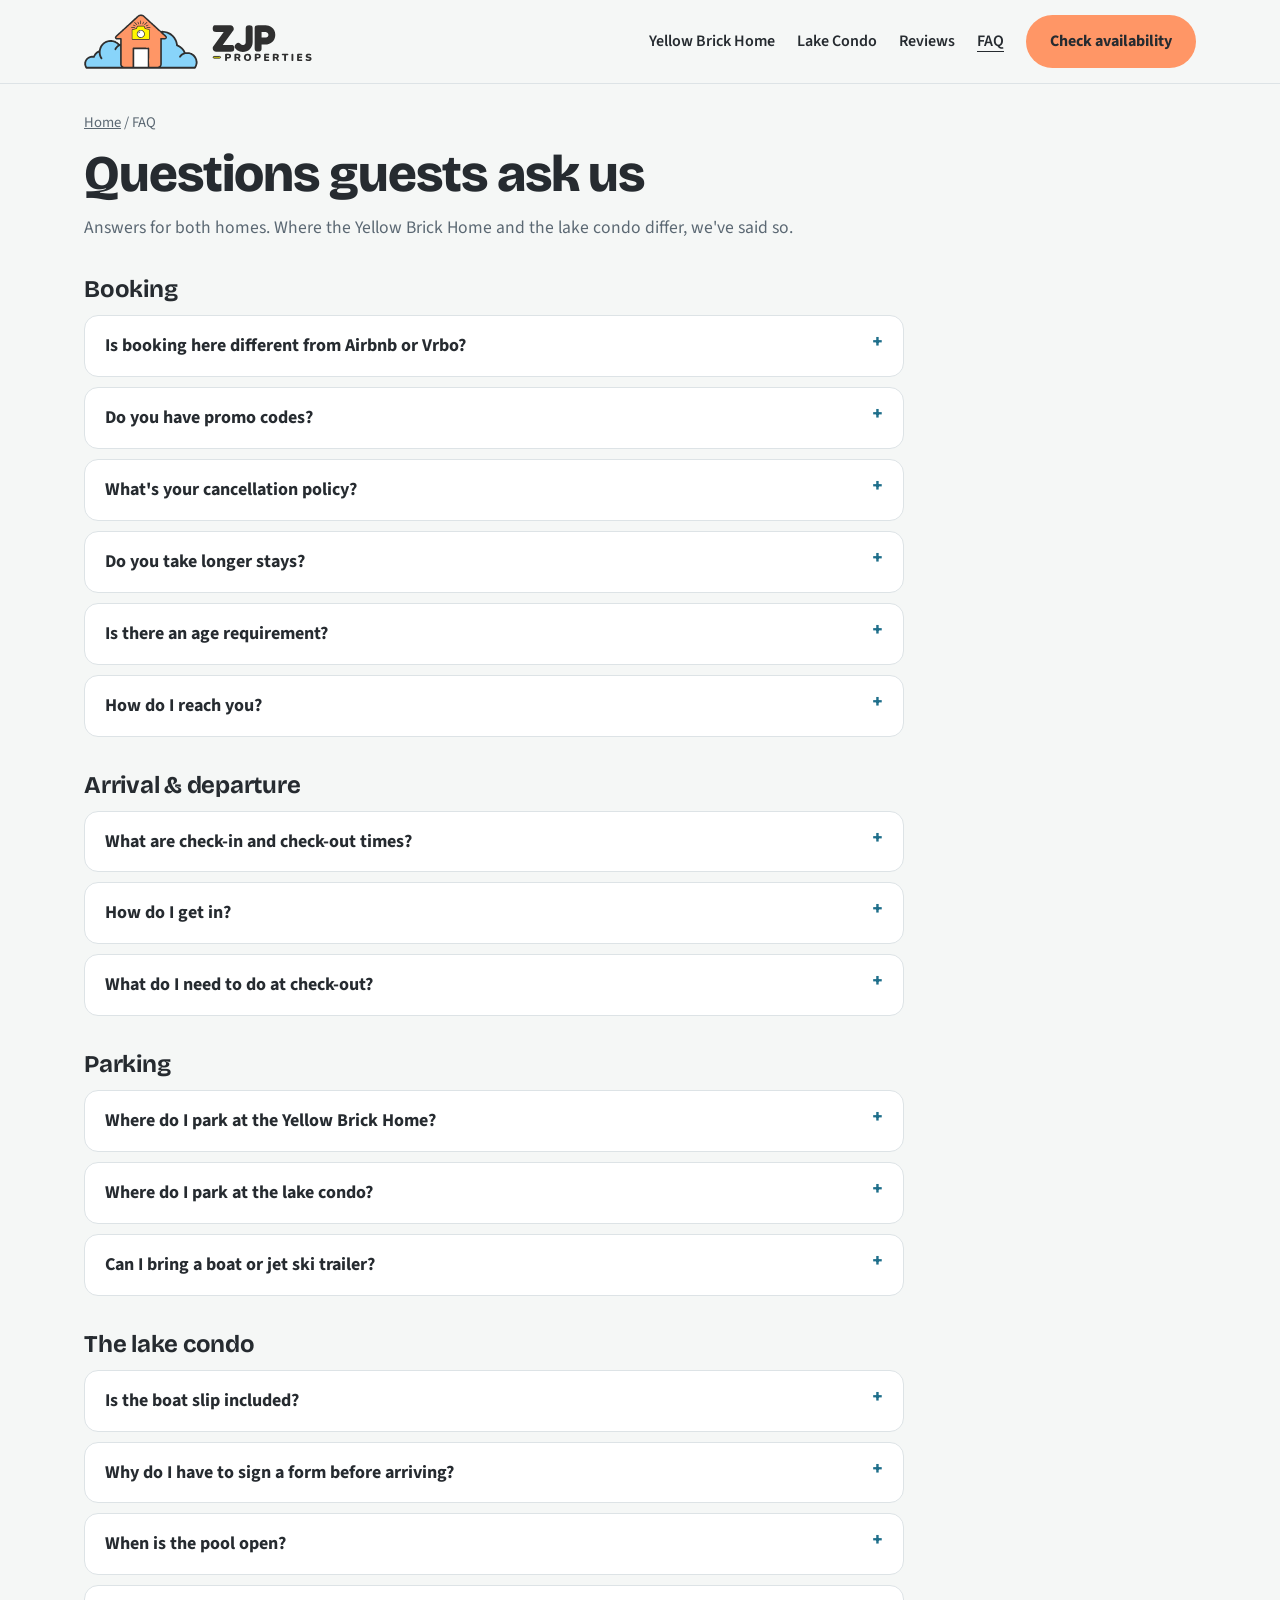
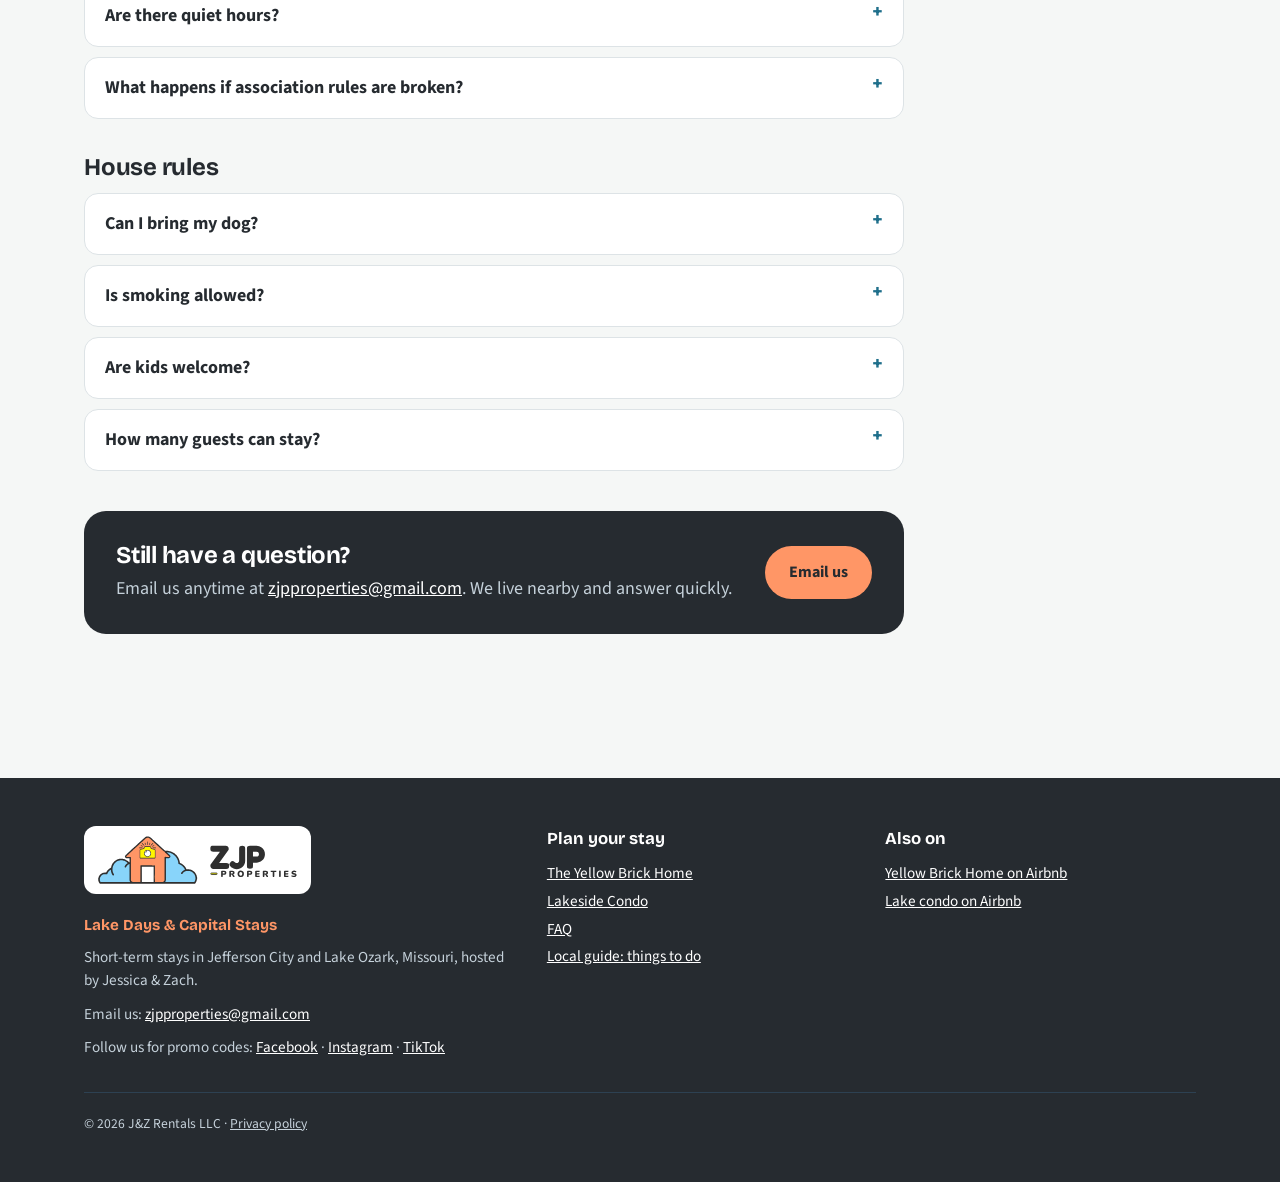
==== commit 96c5092c: "Use house horizontal ZJP logo in header, footer, share image and favicon Co-Authored-By: Claude Opus" ====
--- a/faq.html
+++ b/faq.html
@@ -229,7 +229,7 @@
 
 <header>
   <div class="wrap nav">
-    <a class="brand" href="index.html"><img src="img/zjp-horizontal.png" alt="ZJP Properties" width="211" height="55"></a>
+    <a class="brand" href="index.html"><img src="img/zjp-logo.svg" alt="ZJP Properties" width="228" height="55"></a>
     <button class="menu-toggle" type="button" aria-expanded="false" aria-controls="main-nav"><svg viewBox="0 0 24 24" aria-hidden="true"><path d="M3 6h18M3 12h18M3 18h18" stroke="currentColor" stroke-width="2.5" stroke-linecap="round"/></svg>Menu</button>
     <nav class="links" id="main-nav" aria-label="Main">
       <a href="yellow-brick-home.html">Yellow Brick Home</a>
@@ -368,7 +368,7 @@
   <div class="wrap">
     <div class="foot-grid">
       <div>
-        <a class="foot-logo" href="index.html"><img src="img/zjp-horizontal.png" alt="ZJP Properties" width="184" height="48" loading="lazy"></a>
+        <a class="foot-logo" href="index.html"><img src="img/zjp-logo.svg" alt="ZJP Properties" width="199" height="48" loading="lazy"></a>
         <p class="foot-tag">Lake Days &amp; Capital Stays</p>
         <p>Short-term stays in Jefferson City and Lake Ozark, Missouri, hosted by Jessica &amp; Zach.</p>
         <p style="margin-top:10px">Email us: <a href="mailto:zjpproperties@gmail.com">zjpproperties@gmail.com</a></p>
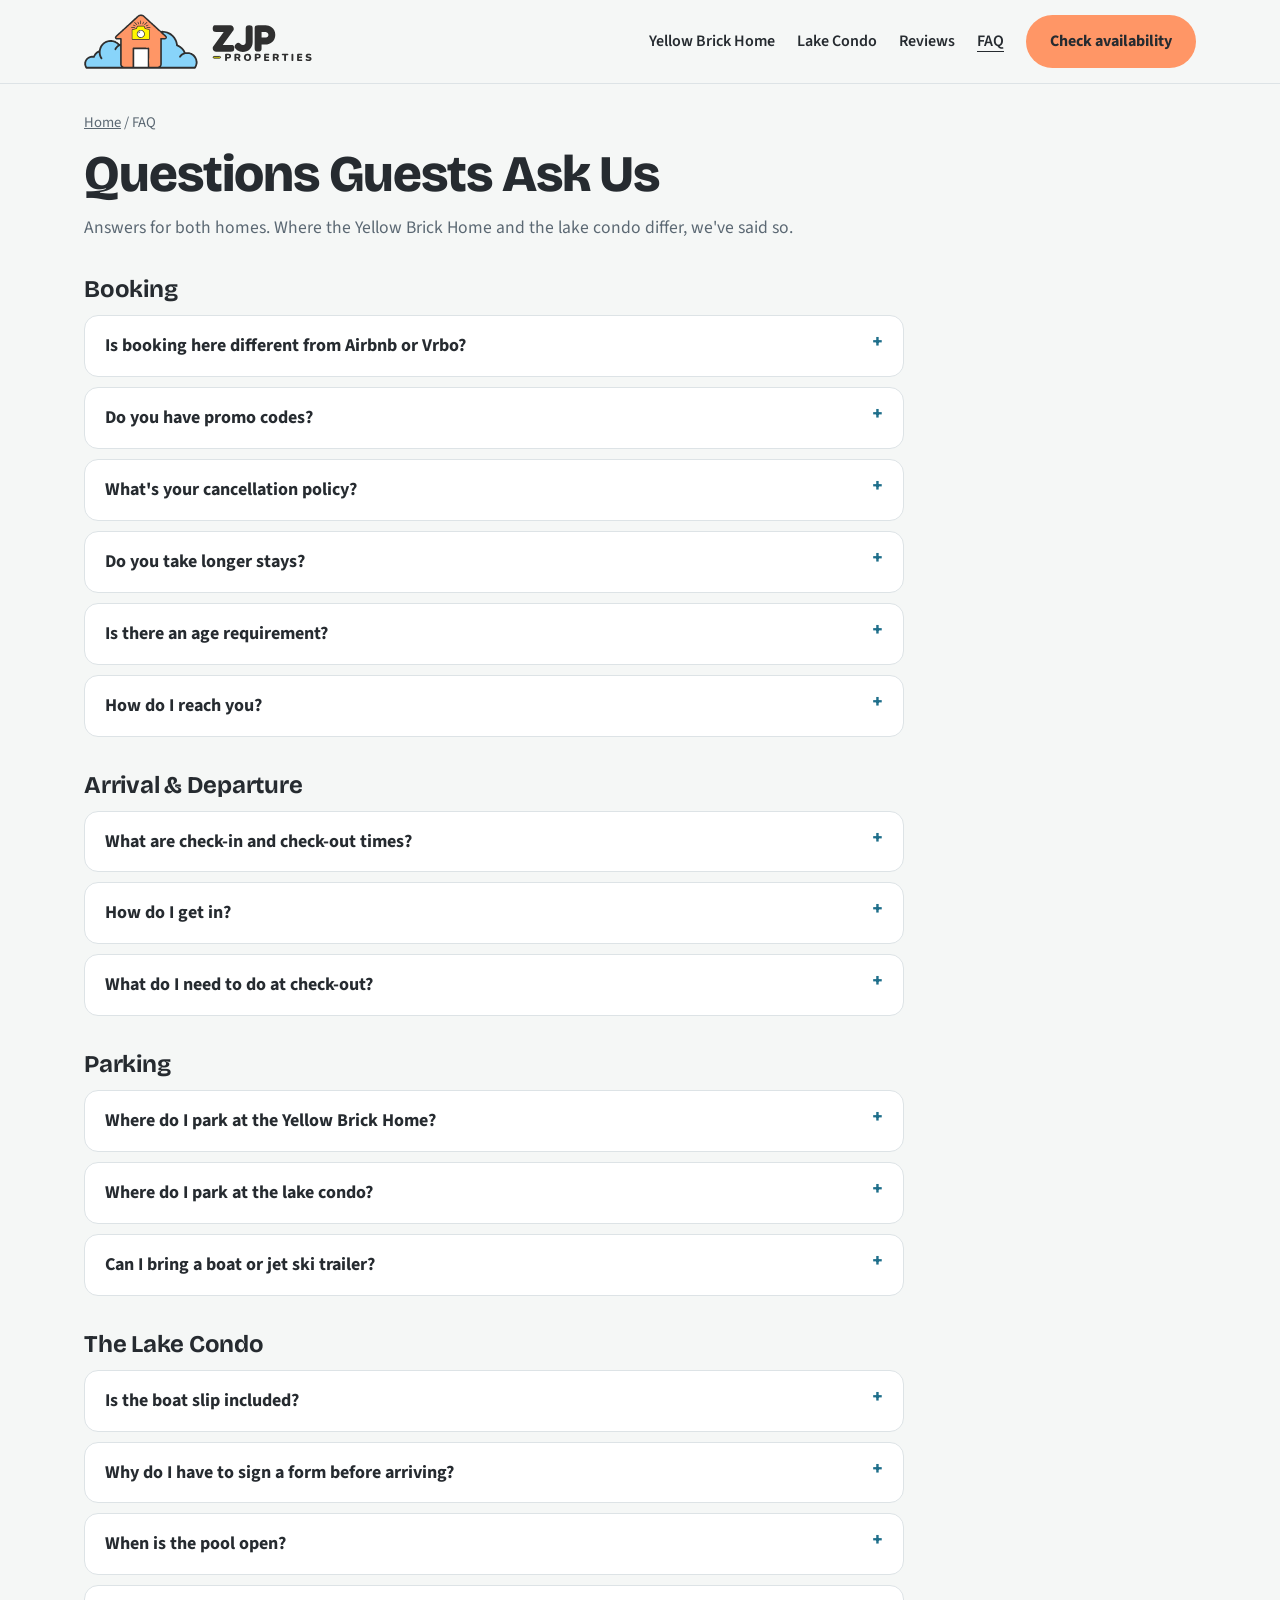
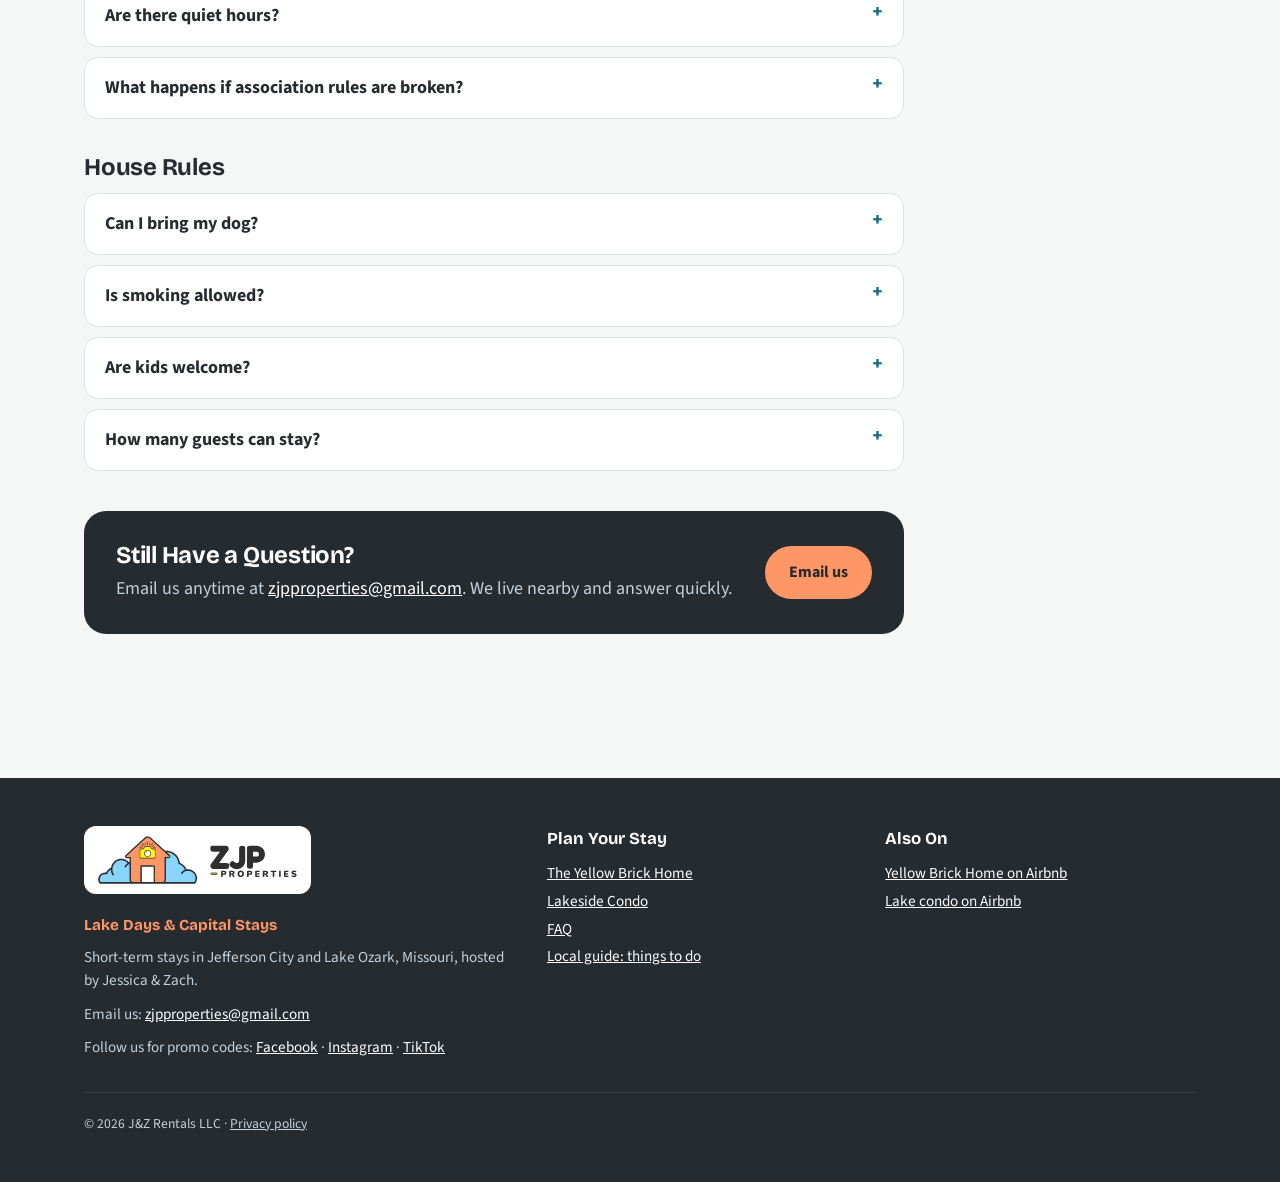
==== commit 0ab9943d: "Use title capitalization for all headings Co-Authored-By: Claude Opus 5.5 <noreply@anthropic.com> Cl" ====
--- a/faq.html
+++ b/faq.html
@@ -11,7 +11,7 @@
 <link rel="preconnect" href="https://fonts.googleapis.com">
 <link rel="preconnect" href="https://fonts.gstatic.com" crossorigin>
 <link href="https://fonts.googleapis.com/css2?family=Bricolage+Grotesque:opsz,wght@12..96,500;12..96,700;12..96,800&family=Source+Sans+3:wght@400;600;700&display=swap" rel="stylesheet">
-<link rel="stylesheet" href="css/site.css">
+<link rel="stylesheet" href="css/site.css?v=20261115b">
 <link rel="canonical" href="https://zjpproperties.com/faq.html">
 <meta name="robots" content="index, follow, max-image-preview:large">
 <meta property="og:type" content="website">
@@ -19,7 +19,7 @@
 <meta property="og:title" content="FAQ: Jefferson City &amp; Lake of the Ozarks Rentals | ZJP Properties">
 <meta property="og:description" content="Answers about booking direct, promo codes, check-in, parking, the boat slip, pets and Lighthouse Landing rules for our Jefferson City home and Lake Ozark condo.">
 <meta property="og:url" content="https://zjpproperties.com/faq.html">
-<meta property="og:image" content="https://zjpproperties.com/img/lake-living-room.jpg">
+<meta property="og:image" content="https://zjpproperties.com/img/lake-of-the-ozarks-condo-living-room-balcony.jpg">
 <meta property="og:image:alt" content="ZJP Properties lake condo">
 <meta property="og:locale" content="en_US">
 <meta name="twitter:card" content="summary_large_image">
@@ -58,7 +58,7 @@
    "name": "Is booking here different from Airbnb or Vrbo?",
    "acceptedAnswer": {
     "@type": "Answer",
-    "text": "It's the same home, the same cleaning and the same hosts. You book straight with us through a secure checkout, and your dates block off on every site at once, so there's no risk of a double booking. The difference is price: our nightly rates here are lower than on Airbnb and Vrbo, with no booking service fee."
+    "text": "It's the same home, the same cleaning and the same hosts. You book straight with us through a secure checkout, and your dates block off on every site at once, so there's no risk of a double booking. The difference is price: our nightly rates here are lower than on Airbnb and Vrbo."
    }
   },
   {
@@ -244,13 +244,13 @@
 <main class="wrap">
   <div class="crumbs"><a href="index.html">Home</a> / FAQ</div>
   <div class="faq" style="padding:12px 0 72px">
-    <h1 style="font-size:clamp(2rem,4.4vw,3.2rem);margin-bottom:12px">Questions guests ask us</h1>
+    <h1 style="font-size:clamp(2rem,4.4vw,3.2rem);margin-bottom:12px">Questions Guests Ask Us</h1>
     <p style="color:var(--muted);font-size:1.1rem">Answers for both homes. Where the Yellow Brick Home and the lake condo differ, we've said so.</p>
 
     <h2>Booking</h2>
     <details>
       <summary>Is booking here different from Airbnb or Vrbo?</summary>
-      <div><p>It's the same home, the same cleaning and the same hosts. You book straight with us through a secure checkout, and your dates block off on every site at once, so there's no risk of a double booking. The difference is price: our nightly rates here are lower than on Airbnb and Vrbo, with no booking service fee.</p></div>
+      <div><p>It's the same home, the same cleaning and the same hosts. You book straight with us through a secure checkout, and your dates block off on every site at once, so there's no risk of a double booking. The difference is price: our nightly rates here are lower than on Airbnb and Vrbo.</p></div>
     </details>
     <details>
       <summary>Do you have promo codes?</summary>
@@ -286,7 +286,7 @@
       <div><p>Email us at <a href="mailto:zjpproperties@gmail.com">zjpproperties@gmail.com</a>. Once you've booked, you can also message us through your booking confirmation. We live nearby and answer quickly.</p></div>
     </details>
 
-    <h2>Arrival &amp; departure</h2>
+    <h2>Arrival &amp; Departure</h2>
     <details>
       <summary>What are check-in and check-out times?</summary>
       <div><p>Check-in is after 3:00 pm and check-out is by 10:00 am at both homes. If you need a little flexibility, ask us. We'll help when the calendar allows.</p></div>
@@ -314,7 +314,7 @@
       <div><p>Trailers can't be parked anywhere at Lighthouse Landing. You can launch at a nearby boat ramp and keep your boat in our 12' × 32' slip. Message us for launch and trailer parking suggestions.</p></div>
     </details>
 
-    <h2>The lake condo</h2>
+    <h2>The Lake Condo</h2>
     <details>
       <summary>Is the boat slip included?</summary>
       <div><p>Yes. A 12' × 32' boat slip comes with every stay at no extra cost. No fueling, gas cans or other flammables are allowed on the docks.</p></div>
@@ -336,7 +336,7 @@
       <div><p>The association fines the unit for renter violations, starting at $250, and can remove renters from the property. Glass at the pool and fueling on the docks bring an immediate fine. These fines are set by the association, not by us.</p></div>
     </details>
 
-    <h2>House rules</h2>
+    <h2>House Rules</h2>
     <details>
       <summary>Can I bring my dog?</summary>
       <div><p>We're sorry, pets aren't allowed at either home.</p><p>At the lake, you may see dogs around Lighthouse Landing. They belong to condo owners. The association doesn't allow renters to bring pets, and it removes renters found with one and fines $200 a day.</p></div>
@@ -356,7 +356,7 @@
 
     <div class="cta-band" style="margin-top:40px">
       <div>
-        <h2 style="font-size:1.5rem;margin:0">Still have a question?</h2>
+        <h2 style="font-size:1.5rem;margin:0">Still Have a Question?</h2>
         <p>Email us anytime at <a href="mailto:zjpproperties@gmail.com" style="color:#fff">zjpproperties@gmail.com</a>. We live nearby and answer quickly.</p>
       </div>
       <a class="btn btn-dark" href="mailto:zjpproperties@gmail.com">Email us</a>
@@ -375,7 +375,7 @@
         <p class="foot-social">Follow us for promo codes: <a href="https://www.facebook.com/zjpproperties/" rel="me noopener" target="_blank">Facebook</a> · <a href="https://www.instagram.com/zjpproperties/" rel="me noopener" target="_blank">Instagram</a> · <a href="https://www.tiktok.com/@zjp.properties" rel="me noopener" target="_blank">TikTok</a></p>
       </div>
       <div>
-        <h4>Plan your stay</h4>
+        <h4>Plan Your Stay</h4>
         <ul>
           <li><a href="yellow-brick-home.html">The Yellow Brick Home</a></li>
           <li><a href="lake-condo.html">Lakeside Condo</a></li>
@@ -384,7 +384,7 @@
         </ul>
       </div>
       <div>
-        <h4>Also on</h4>
+        <h4>Also On</h4>
         <ul>
           <li><a href="https://airbnb.com/h/yellowbrickhome">Yellow Brick Home on Airbnb</a></li>
           <li><a href="https://airbnb.com/h/lakeozarkview">Lake condo on Airbnb</a></li>
--- a/css/site.css
+++ b/css/site.css
@@ -195,8 +195,8 @@
 .faq details > div{padding:0 20px 18px;color:#2c3a46}
 .faq details > div p + p{margin-top:10px}
 .links a[aria-current="page"]{text-decoration:underline;text-underline-offset:5px}
-.gallery.g4 button:last-child{grid-column:span 2}
-@media (max-width:760px){.gallery.g4 button:last-child{grid-column:auto}}
+.gallery.g4 button:nth-child(4){grid-column:span 2}
+@media (max-width:760px){.gallery.g4 button:nth-child(4){grid-column:span 2}}
 .booking{scroll-margin-top:90px}
 .booking-note{color:var(--muted);max-width:62ch;margin-bottom:18px}
 .widget-wrap{background:var(--card);border:1px solid var(--line);border-radius:20px;padding:12px;min-height:120px}
@@ -234,3 +234,17 @@
 @media (max-width:480px){.brand img{height:46px}}
 .foot-logo{display:inline-block;background:#fff;border-radius:12px;padding:10px 14px;margin-bottom:12px}
 .foot-logo img{height:48px;width:auto;display:block}
+
+/* Mobile: book button near the top of property pages */
+.mobile-book{display:none}
+@media (max-width:900px){
+  .mobile-book{display:block;margin:0 0 20px;text-align:center}
+  .mobile-book .btn{width:100%}
+  .mobile-book small{display:block;color:var(--muted);margin-top:8px;font-size:.88rem}
+}
+
+/* Extra gallery photos open in the viewer only */
+.gallery-wrap{position:relative}
+.gallery .more{display:none!important}
+.all-photos{position:absolute;right:14px;bottom:14px;background:#fff;color:var(--ink,#262b30);border:1px solid var(--line);border-radius:999px;padding:8px 16px;font:inherit;font-weight:700;font-size:.92rem;cursor:pointer;box-shadow:0 2px 10px rgba(0,0,0,.15)}
+.all-photos:hover{background:#f3f5f6}
